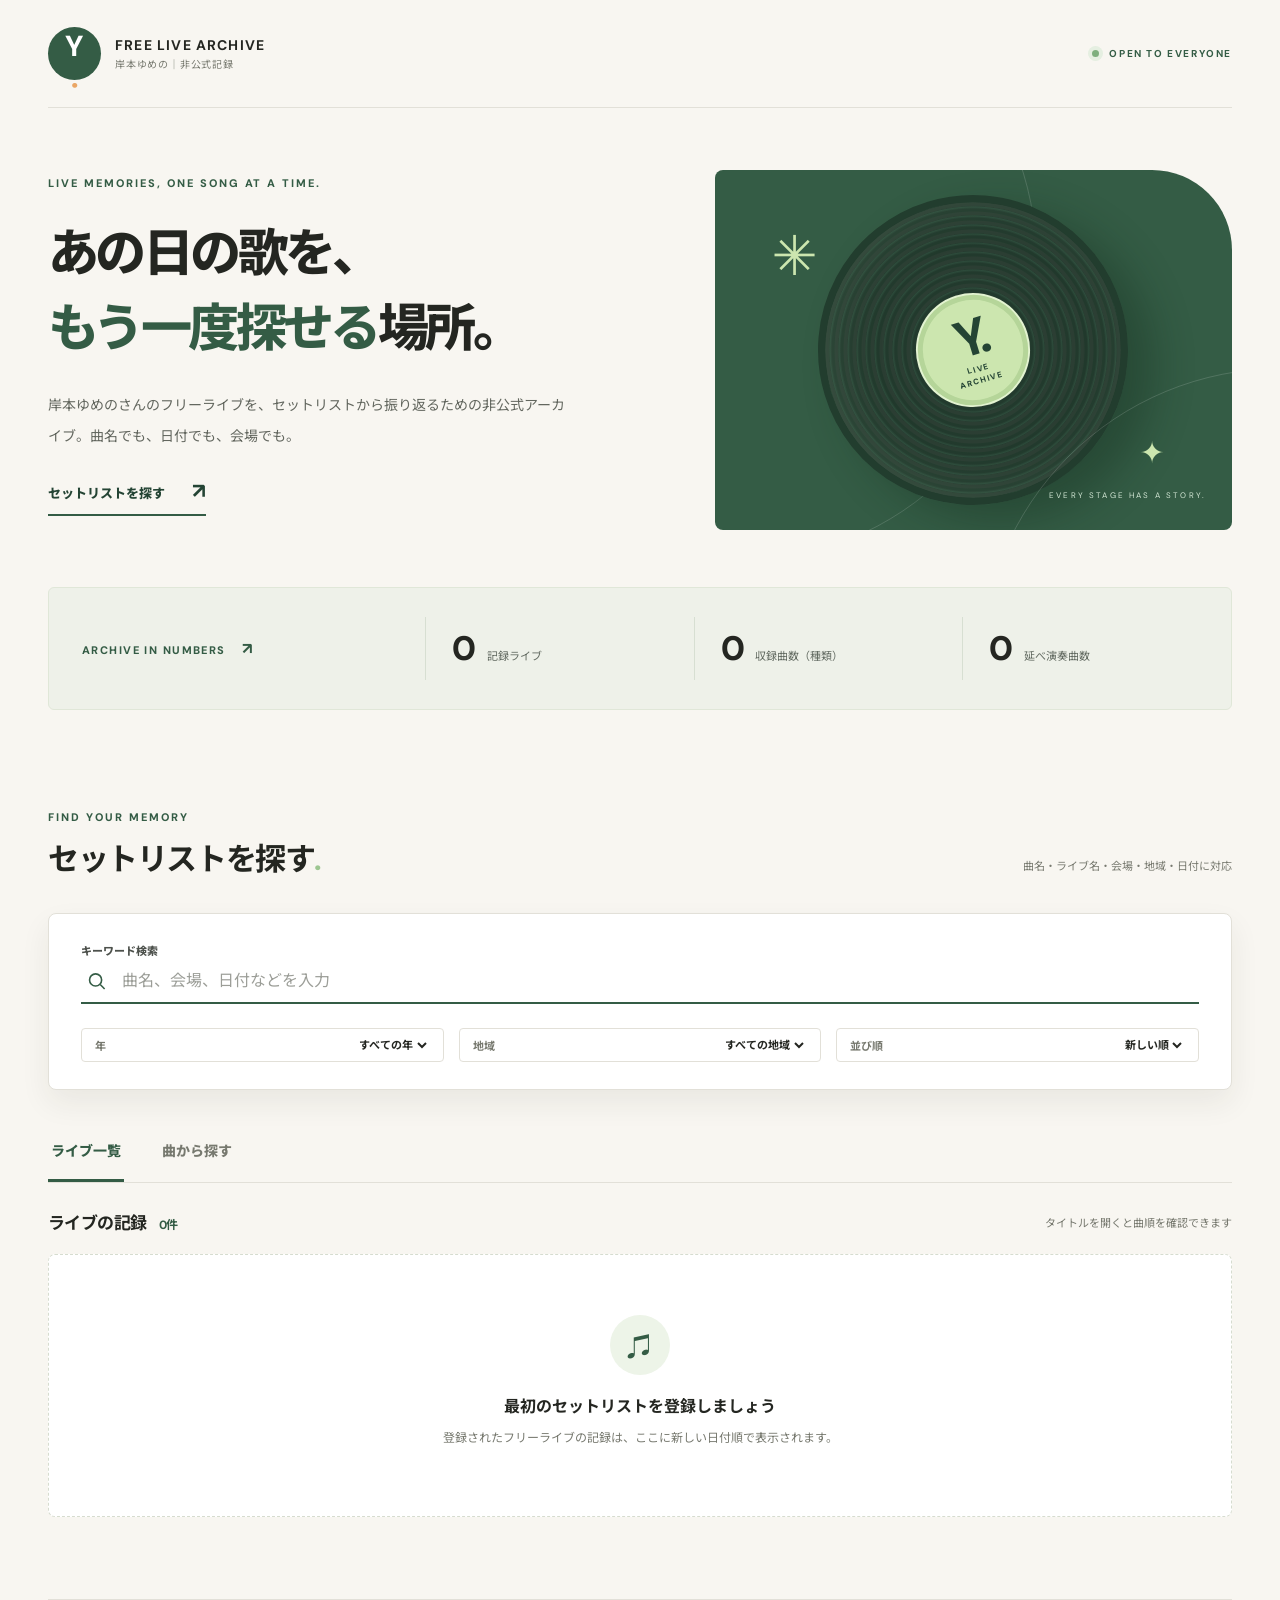
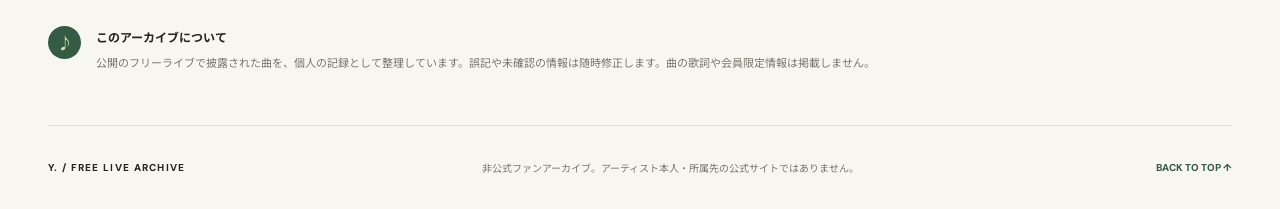
==== index.html @ 4bf59efd "Add files via upload" ====
<!doctype html>
<html lang="ja">
<head>
  <meta charset="utf-8">
  <meta name="viewport" content="width=device-width, initial-scale=1">
  <meta name="theme-color" content="#f8f6f1">
  <meta name="description" content="岸本ゆめのさんのフリーライブを記録する非公式セットリストアーカイブ。曲名・日付・会場・地域から探せます。">
  <title>フリーライブ セトリ・アーカイブ | 岸本ゆめの</title>
  <link rel="stylesheet" href="./style.css">
  <script src="./data.js" defer></script>
  <script src="./app.js" defer></script>
</head>
<body>
  <a class="skip-link" href="#main">本文へスキップ</a>
  <div class="site-shell">
    <header class="site-header">
      <a href="./" class="brand" aria-label="トップへ戻る">
        <span class="brand-mark">Y<span>·</span></span>
        <span class="brand-name"><strong>FREE LIVE ARCHIVE</strong><small>岸本ゆめの｜非公式記録</small></span>
      </a>
      <span class="header-note"><span class="live-dot"></span> OPEN TO EVERYONE</span>
    </header>

    <main id="main">
      <section class="hero" aria-labelledby="hero-title">
        <div class="hero-copy">
          <p class="eyebrow">LIVE MEMORIES, ONE SONG AT A TIME.</p>
          <h1 id="hero-title">あの日の歌を、<br><em>もう一度探せる</em>場所。</h1>
          <p class="hero-description">岸本ゆめのさんのフリーライブを、セットリストから振り返るための非公式アーカイブ。曲名でも、日付でも、会場でも。</p>
          <a class="hero-cta" href="#search-section">セットリストを探す <span aria-hidden="true">↗</span></a>
        </div>
        <div class="hero-visual" aria-hidden="true">
          <div class="vinyl"><div class="vinyl-center"><span>Y.</span><small>LIVE<br>ARCHIVE</small></div></div>
          <span class="hero-spark hero-spark-one">✳</span>
          <span class="hero-spark hero-spark-two">✦</span>
          <p class="hero-side-note">EVERY STAGE HAS A STORY.</p>
        </div>
      </section>

      <section class="overview" aria-label="登録状況">
        <div class="overview-label">ARCHIVE IN NUMBERS <span>↗</span></div>
        <div class="metric"><strong id="metric-events">0</strong><span>記録ライブ</span></div>
        <div class="metric"><strong id="metric-songs">0</strong><span>収録曲数（種類）</span></div>
        <div class="metric"><strong id="metric-plays">0</strong><span>延べ演奏曲数</span></div>
      </section>

      <section id="search-section" class="archive-section" aria-labelledby="archive-title">
        <div class="section-head"><div><p class="eyebrow section-eyebrow">FIND YOUR MEMORY</p><h2 id="archive-title">セットリストを探す<span class="heading-period">.</span></h2></div><p>曲名・ライブ名・会場・地域・日付に対応</p></div>
        <div class="search-panel">
          <label class="search-label" for="search-input">キーワード検索</label>
          <div class="search-field"><svg viewBox="0 0 24 24" width="22" height="22" fill="none" stroke="currentColor" stroke-width="1.8" aria-hidden="true"><circle cx="10.8" cy="10.8" r="6.8"/><path d="m16 16 5 5"/></svg><input id="search-input" type="search" placeholder="曲名、会場、日付などを入力" autocomplete="off"><button type="button" class="clear-search" id="clear-search" aria-label="検索語を消去" hidden>×</button></div>
          <div class="search-controls"><label>年<select id="year-filter"><option value="">すべての年</option></select></label><label>地域<select id="area-filter"><option value="">すべての地域</option></select></label><label>並び順<select id="sort-filter"><option value="new">新しい順</option><option value="old">古い順</option></select></label></div>
        </div>
        <div class="tab-list" role="tablist" aria-label="探し方"><button class="tab active" id="tab-events" type="button" role="tab" aria-selected="true" aria-controls="events-panel">ライブ一覧</button><button class="tab" id="tab-songs" type="button" role="tab" aria-selected="false" aria-controls="songs-panel">曲から探す</button></div>
        <section id="events-panel" role="tabpanel" aria-labelledby="tab-events"><div class="results-head"><h3>ライブの記録 <span id="event-count">0件</span></h3><p>タイトルを開くと曲順を確認できます</p></div><div id="event-list" class="event-list" aria-live="polite"></div></section>
        <section id="songs-panel" role="tabpanel" aria-labelledby="tab-songs" hidden><div class="results-head"><h3>楽曲インデックス <span id="song-count">0曲</span></h3><p>曲を選ぶと演奏されたライブを検索できます</p></div><div id="song-list" class="song-list" aria-live="polite"></div></section>
      </section>

      <section class="footnote"><span class="footnote-icon">♪</span><div><strong>このアーカイブについて</strong><p>公開のフリーライブで披露された曲を、個人の記録として整理しています。誤記や未確認の情報は随時修正します。曲の歌詞や会員限定情報は掲載しません。</p></div></section>
    </main>

    <footer class="site-footer"><span>Y. / FREE LIVE ARCHIVE</span><p>非公式ファンアーカイブ。アーティスト本人・所属先の公式サイトではありません。</p><a href="#main">BACK TO TOP ↑</a></footer>
  </div>
</body>
</html>
---- style.css ----
@import url('https://fonts.googleapis.com/css2?family=DM+Sans:wght@400;500;600;700;800&family=Noto+Sans+JP:wght@400;500;600;700;800&display=swap');
:root{--paper:#f8f6f1;--ink:#242621;--muted:#77796f;--green:#345c45;--green-dark:#244434;--lime:#cce6af;--line:#e2e0d8;--white:#fff;--orange:#eaa665;--shadow:0 13px 30px rgba(36,38,33,.07)}
*{box-sizing:border-box}html{scroll-behavior:smooth}body{margin:0;background:var(--paper);color:var(--ink);font-family:'DM Sans','Noto Sans JP',system-ui,sans-serif;-webkit-font-smoothing:antialiased}button,input,select{font:inherit}button{cursor:pointer}a{color:inherit}button:focus-visible,a:focus-visible,input:focus-visible,select:focus-visible,summary:focus-visible{outline:3px solid #df963f;outline-offset:3px}::selection{background:#cce6af} .site-shell{max-width:1300px;margin:auto;padding:0 48px}.skip-link{position:absolute;top:-100px;left:20px;background:white;padding:10px;z-index:9}.skip-link:focus{top:10px}
.site-header{display:flex;align-items:center;justify-content:space-between;min-height:108px;border-bottom:1px solid var(--line)}.brand{display:flex;gap:14px;align-items:center;text-decoration:none}.brand-mark{background:var(--green);color:white;border-radius:50%;display:grid;place-items:center;width:53px;height:53px;font-size:29px;font-weight:800;letter-spacing:-4px;padding-right:5px}.brand-mark span{color:var(--orange);font-size:30px}.brand-name{display:flex;flex-direction:column;gap:2px}.brand-name strong{font-size:14px;letter-spacing:.085em}.brand-name small{font-size:10px;color:var(--muted);letter-spacing:.08em}.header-note{font-weight:700;letter-spacing:.16em;font-size:10px;color:var(--green);display:flex;align-items:center;gap:10px}.live-dot{display:inline-block;width:7px;height:7px;border-radius:50%;background:#7eaf7d;box-shadow:0 0 0 4px #e5efe1}
.hero{display:grid;grid-template-columns:1.1fr .9fr;align-items:stretch;min-height:477px;padding:62px 0 57px;gap:34px}.hero-copy{display:flex;flex-direction:column;justify-content:center;padding:0 0 8px}.eyebrow{font-size:11px;font-weight:800;color:var(--green);letter-spacing:.18em;margin:0 0 27px}.hero h1{font-size:clamp(35px,4vw,56px);line-height:1.45;letter-spacing:-.07em;margin:0;font-weight:800}.hero h1 em{color:var(--green);font-style:normal}.hero-description{max-width:520px;color:#62665e;font-size:14px;line-height:2.2;margin:24px 0 25px}.hero-cta{align-self:flex-start;text-decoration:none;color:var(--green-dark);font-size:13px;font-weight:800;border-bottom:2px solid var(--green);padding-bottom:9px}.hero-cta span{font-size:21px;margin-left:24px}.hero-visual{position:relative;overflow:hidden;background:var(--green);border-radius:8px 80px 8px 8px;min-height:360px;display:flex;align-items:center;justify-content:center}.hero-visual:before,.hero-visual:after{content:"";position:absolute;border:1px solid #ffffff25;border-radius:50%;height:600px;width:600px}.hero-visual:before{left:-280px;top:-210px}.hero-visual:after{right:-350px;bottom:-440px}.vinyl{height:min(27vw,310px);width:min(27vw,310px);max-height:310px;max-width:310px;border-radius:50%;background:repeating-radial-gradient(circle at center,#2b3e33 0,#2b3e33 3px,#223a2d 4px,#223a2d 6px,#2d4b3b 8px,#263c30 9px);border:7px solid #223d2e;box-shadow:20px 23px 40px #10271955,inset 10px 0 45px #71987b3b;display:grid;place-items:center;transform:rotate(-17deg)}.vinyl-center{width:37%;height:37%;display:flex;align-items:center;justify-content:center;flex-direction:column;background:var(--lime);border-radius:50%;color:var(--green-dark);box-shadow:0 0 0 2px #e2f3d0;border:5px solid #b5d599}.vinyl-center span{font-size:51px;line-height:1;font-weight:800;letter-spacing:-.1em}.vinyl-center small{letter-spacing:.16em;font-size:8px;text-align:center;font-weight:800;line-height:1.5}.hero-spark{position:absolute;color:var(--lime)}.hero-spark-one{font-size:55px;left:11%;top:14%}.hero-spark-two{font-size:30px;right:13%;bottom:16%}.hero-side-note{position:absolute;color:#d2e6d4;text-transform:uppercase;bottom:22px;right:26px;font-size:8px;letter-spacing:.27em}
.overview{background:#eef1e9;border:1px solid #e0e7d8;border-radius:6px;display:grid;grid-template-columns:1.4fr repeat(3,1fr);align-items:center;min-height:123px;margin-bottom:100px}.overview-label{font-size:11px;letter-spacing:.13em;font-weight:800;color:var(--green);padding-left:33px}.overview-label span{font-size:16px;margin-left:12px}.metric{border-left:1px solid #d7dfd2;padding:9px 26px;display:flex;align-items:baseline;gap:12px}.metric strong{font-weight:800;font-size:34px;letter-spacing:-.04em;font-variant-numeric:tabular-nums}.metric span{color:#626a61;font-size:11px}
.archive-section{padding-bottom:82px;scroll-margin-top:30px}.section-head{display:flex;justify-content:space-between;align-items:flex-end;margin-bottom:33px;gap:20px}.section-eyebrow{margin-bottom:10px}.section-head h2{font-size:31px;margin:0;letter-spacing:-.045em}.heading-period{color:#9dc691}.section-head>p{color:var(--muted);font-size:11px;margin:0 0 7px}.search-panel{background:white;border:1px solid var(--line);padding:28px 32px 27px;box-shadow:var(--shadow);border-radius:8px}.search-label{font-size:11px;font-weight:800;color:#4d514c;display:block;margin-bottom:11px}.search-field{display:flex;align-items:center;gap:13px;border-bottom:2px solid var(--green);padding:0 5px 10px;color:var(--green)}.search-field input{width:100%;min-width:0;border:0;outline:none;font-size:16px;color:var(--ink);background:transparent}.search-field input::placeholder{color:#9c9e98}.clear-search{border:0;background:#f1f3ef;color:#565e55;width:28px;height:28px;border-radius:50%;font-size:18px;flex:none}.search-controls{display:flex;gap:15px;margin-top:24px}.search-controls label{display:flex;flex:1;align-items:center;justify-content:space-between;gap:8px;border:1px solid var(--line);padding:8px 13px;border-radius:4px;font-size:11px;color:var(--muted);font-weight:700}.search-controls select{border:0;background:transparent;min-width:0;max-width:100%;color:var(--ink);font-weight:700;cursor:pointer;outline:none}
.tab-list{display:flex;gap:35px;margin-top:50px;border-bottom:1px solid var(--line)}.tab{background:transparent;border:0;border-bottom:3px solid transparent;color:var(--muted);font-size:14px;font-weight:800;padding:0 3px 19px}.tab.active{border-bottom-color:var(--green);color:var(--green)}.results-head{display:flex;align-items:center;justify-content:space-between;gap:20px;margin:26px 0 20px}.results-head h3{font-size:17px;margin:0;letter-spacing:-.035em}.results-head h3 span{color:var(--green);font-size:12px;padding-left:9px}.results-head p{font-size:11px;margin:0;color:var(--muted)}.event-list{display:grid;gap:14px}.event-card{background:white;border:1px solid var(--line);border-radius:7px;overflow:hidden}.event-card[open]{border-color:#c5d8bf;box-shadow:var(--shadow)}.event-card>summary{list-style:none;cursor:pointer;padding:22px 25px;display:flex;align-items:center;gap:24px}.event-card>summary::-webkit-details-marker{display:none}.event-date{display:flex;flex-direction:column;border-right:1px solid var(--line);padding-right:23px;min-width:100px;color:var(--green)}.event-date .year{font-size:12px;font-weight:700}.event-date .monthday{font-size:28px;font-weight:800;letter-spacing:-.08em;line-height:1.1}.event-main{flex:1;min-width:0}.event-category{display:block;color:#668e68;font-size:9px;font-weight:800;letter-spacing:.12em;margin-bottom:7px}.event-title{font-size:16px;font-weight:800;margin:0 0 7px;line-height:1.5}.event-subtitle{font-size:11px;color:var(--muted);margin:0}.event-meta{display:flex;align-items:center;gap:20px;white-space:nowrap}.song-badge{font-size:12px;font-weight:800;color:var(--green);background:#edf4e9;padding:8px 11px;border-radius:99px}.event-chevron{font-size:22px;color:var(--green);transition:transform .2s}.event-card[open] .event-chevron{transform:rotate(180deg)}.event-detail{border-top:1px solid var(--line);padding:25px 30px 28px 149px}.detail-heading{font-size:11px;color:var(--green);font-weight:800;letter-spacing:.14em;margin:0 0 15px}.tracks{list-style:none;margin:0;padding:0;counter-reset:tracks;display:grid;gap:0}.tracks li{display:flex;gap:17px;padding:11px 0;border-bottom:1px dashed #eaeae4;line-height:1.6;font-size:14px;font-weight:700}.track-number{font-size:11px;color:#8a9e88;font-weight:800;min-width:24px;padding-top:4px}.tracks button{padding:0;border:0;background:none;text-align:left;font-weight:700;color:var(--ink);border-bottom:1px solid transparent}.tracks button:hover{border-color:var(--green);color:var(--green)}.event-notes{font-size:12px;line-height:1.8;color:var(--muted);white-space:pre-line}.detail-actions{display:flex;gap:15px;align-items:center;flex-wrap:wrap;margin-top:20px}.link-button{border:1px solid #d7e0d1;border-radius:4px;background:#f4f7f1;padding:9px 13px;color:var(--green);font-size:11px;font-weight:800}.source-link{font-weight:800;font-size:11px;color:var(--green)}.empty-state{padding:60px 25px 66px;text-align:center;background:#fff;border:1px dashed #d6dccf;border-radius:7px}.empty-icon{display:inline-grid;place-items:center;width:60px;height:60px;border-radius:50%;background:#edf4e8;color:var(--green);font-size:26px}.empty-state h4{font-size:16px;margin:18px 0 10px}.empty-state p{font-size:12px;line-height:1.9;color:var(--muted);margin:0}.song-list{display:grid;grid-template-columns:repeat(2,minmax(0,1fr));gap:12px}.song-item{display:flex;justify-content:space-between;gap:8px;align-items:center;background:white;border:1px solid var(--line);padding:16px 19px;border-radius:5px;text-align:left}.song-item:hover{border-color:#9fc59e}.song-name{font-size:13px;font-weight:700}.song-hits{font-size:11px;color:var(--muted);white-space:nowrap}.song-arrow{color:var(--green);font-size:16px}
.footnote{border-top:1px solid var(--line);padding:26px 0 45px;display:flex;gap:15px}.footnote-icon{background:var(--green);color:var(--lime);width:33px;height:33px;border-radius:50%;display:grid;place-items:center;flex:none}.footnote strong{font-size:12px}.footnote p{max-width:800px;font-size:11px;line-height:1.9;color:var(--muted);margin:6px 0}.site-footer{border-top:1px solid var(--line);display:flex;gap:20px;align-items:center;justify-content:space-between;min-height:84px}.site-footer span{font-size:10px;letter-spacing:.13em;font-weight:800}.site-footer p{font-size:10px;color:var(--muted)}.site-footer a{font-size:10px;font-weight:800;color:var(--green);text-decoration:none}
@media(max-width:900px){.site-shell{padding:0 24px}.hero{grid-template-columns:1fr 0.8fr;gap:15px;min-height:400px}.hero h1{font-size:36px}.hero-visual{min-height:315px}.vinyl{width:230px;height:230px}.overview{grid-template-columns:1fr repeat(3,1fr)}.overview-label{padding-left:16px;font-size:9px}.metric{padding:10px 12px;display:flex;flex-direction:column;gap:0}.event-detail{padding-left:40px}}
@media(max-width:660px){.site-shell{padding:0 18px}.site-header{min-height:80px}.brand-mark{height:43px;width:43px;font-size:23px}.brand-name strong{font-size:11px}.brand-name small{font-size:9px}.header-note{display:none}.hero{grid-template-columns:1fr;padding:39px 0 24px;gap:31px}.hero h1{font-size:clamp(29px,8.8vw,41px)}.hero-description{font-size:13px;margin:15px 0 23px}.eyebrow{font-size:9px;margin-bottom:15px}.hero-visual{min-height:224px;max-height:224px;border-radius:7px 55px 7px 7px}.vinyl{height:194px;width:194px}.vinyl-center span{font-size:34px}.vinyl-center small{font-size:6px}.hero-spark-one{font-size:32px}.hero-side-note{font-size:6px}.overview{margin-bottom:66px;grid-template-columns:repeat(3,1fr);min-height:99px}.overview-label{display:none}.metric{padding:12px 5px 12px 12px}.metric:first-of-type{border-left:0}.metric strong{font-size:26px}.metric span{font-size:9px;line-height:1.4}.section-head{display:block;margin-bottom:22px}.section-head h2{font-size:25px}.section-head>p{font-size:10px;margin-top:9px}.search-panel{padding:20px 17px 19px}.search-field input{font-size:14px}.search-controls{gap:7px;flex-wrap:wrap}.search-controls label{padding:9px;flex:1 1 calc(50% - 7px);min-width:0;font-size:10px}.search-controls label:last-child{flex-basis:100%}.tab-list{margin-top:35px;gap:21px}.tab{font-size:13px;padding-bottom:14px}.results-head{display:block}.results-head p{margin-top:8px;font-size:10px}.event-card>summary{padding:17px 14px;gap:12px}.event-date{min-width:66px;padding-right:10px}.event-date .year{font-size:10px}.event-date .monthday{font-size:20px}.event-main{min-width:0}.event-title{font-size:13px;overflow-wrap:anywhere}.event-category{font-size:8px}.event-subtitle{font-size:10px}.event-meta{gap:7px}.song-badge{font-size:9px;padding:7px}.event-chevron{font-size:16px}.event-detail{padding:19px 16px}.song-list{grid-template-columns:1fr}.site-footer{align-items:flex-start;flex-direction:column;justify-content:center;gap:10px;padding:20px 0}.site-footer p{margin:0}.footnote{padding-bottom:25px}}
@media(prefers-reduced-motion:reduce){html{scroll-behavior:auto}*,*:before,*:after{transition:none!important}}
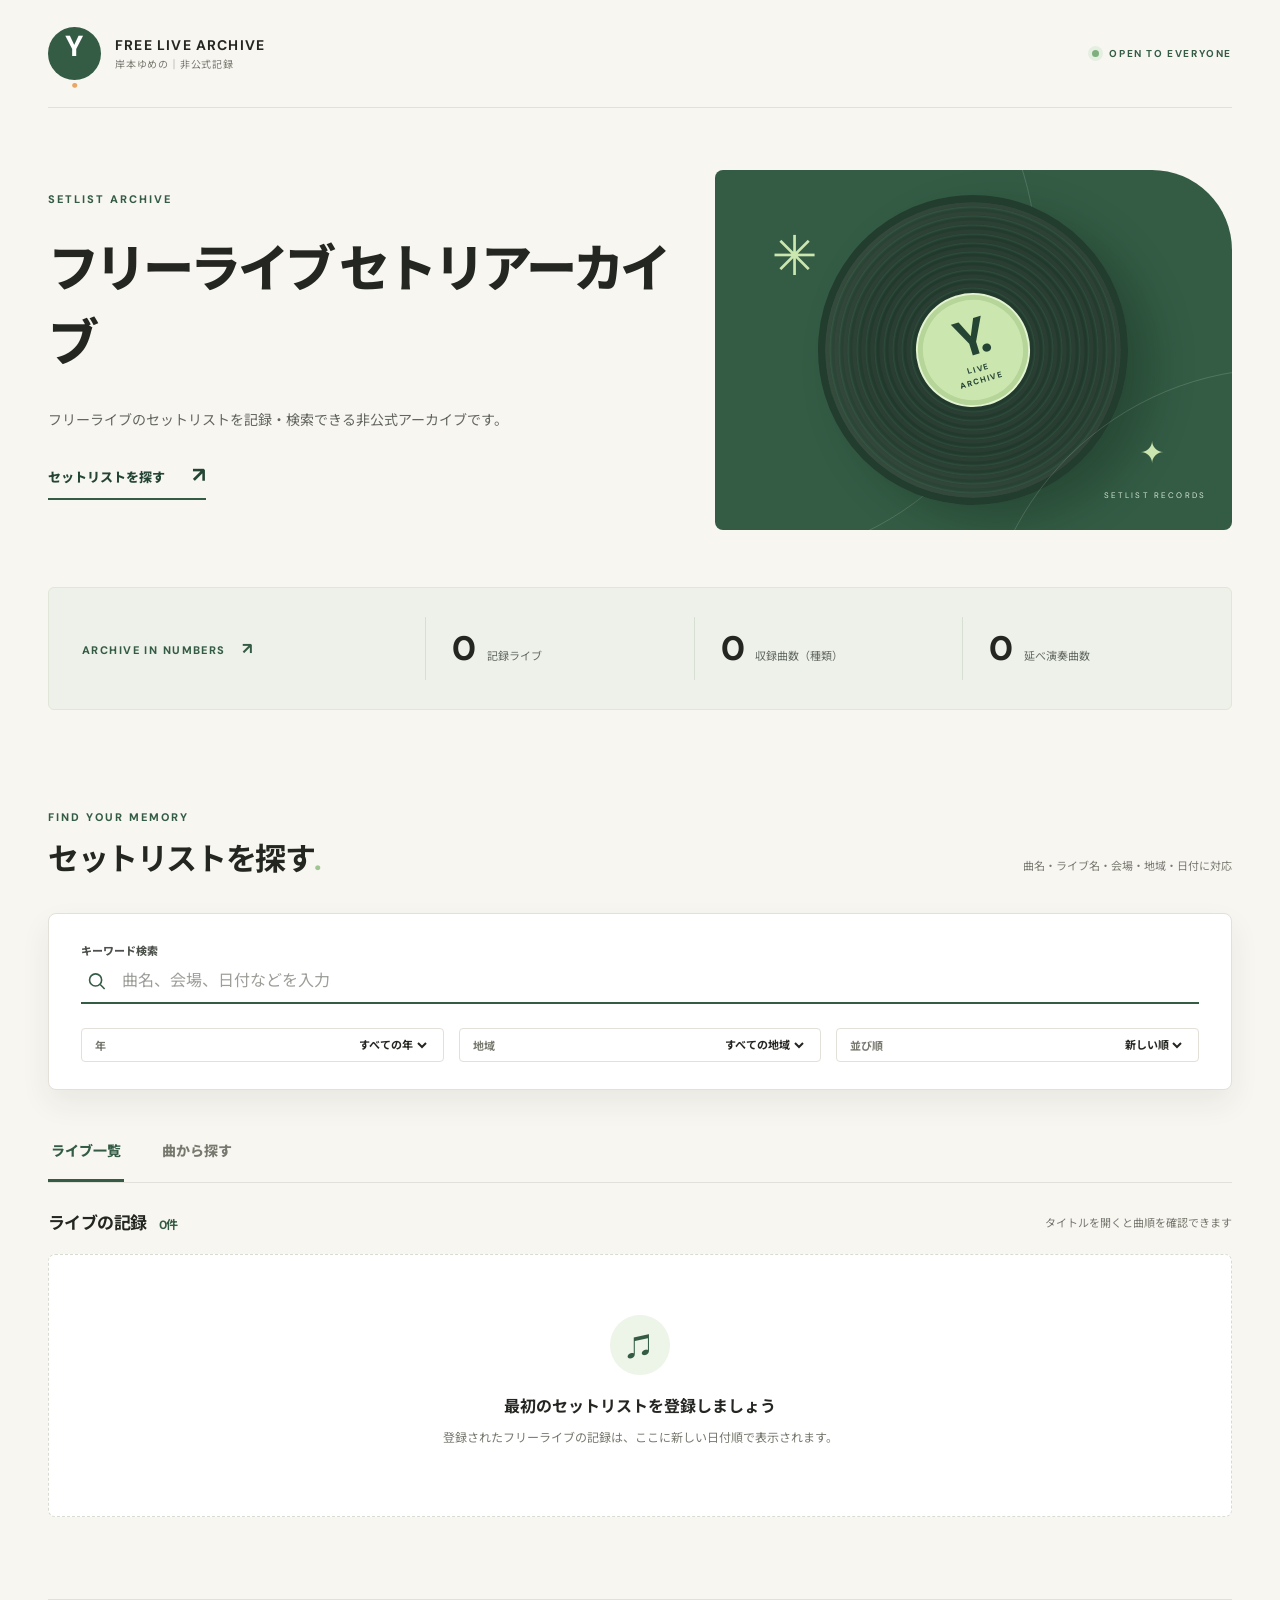
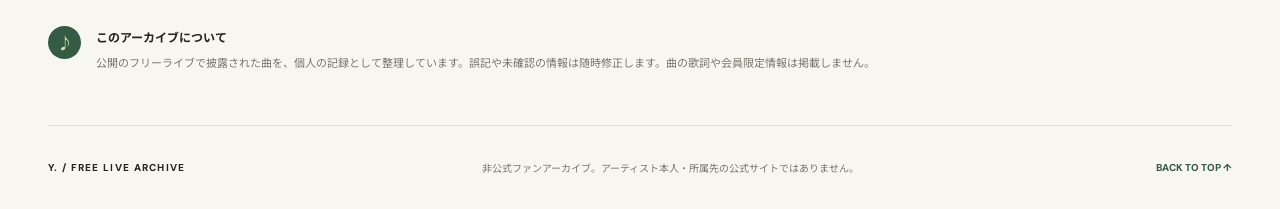
==== commit 3ba37315: "Update index.html" ====
--- a/index.html
+++ b/index.html
@@ -24,16 +24,16 @@
     <main id="main">
       <section class="hero" aria-labelledby="hero-title">
         <div class="hero-copy">
-          <p class="eyebrow">LIVE MEMORIES, ONE SONG AT A TIME.</p>
-          <h1 id="hero-title">あの日の歌を、<br><em>もう一度探せる</em>場所。</h1>
-          <p class="hero-description">岸本ゆめのさんのフリーライブを、セットリストから振り返るための非公式アーカイブ。曲名でも、日付でも、会場でも。</p>
+          <p class="eyebrow">SETLIST ARCHIVE</p>
+          <h1 id="hero-title">フリーライブ セトリアーカイブ</h1>
+          <p class="hero-description">フリーライブのセットリストを記録・検索できる非公式アーカイブです。</p>
           <a class="hero-cta" href="#search-section">セットリストを探す <span aria-hidden="true">↗</span></a>
         </div>
         <div class="hero-visual" aria-hidden="true">
           <div class="vinyl"><div class="vinyl-center"><span>Y.</span><small>LIVE<br>ARCHIVE</small></div></div>
           <span class="hero-spark hero-spark-one">✳</span>
           <span class="hero-spark hero-spark-two">✦</span>
-          <p class="hero-side-note">EVERY STAGE HAS A STORY.</p>
+          <p class="hero-side-note">SETLIST RECORDS</p>
         </div>
       </section>
 
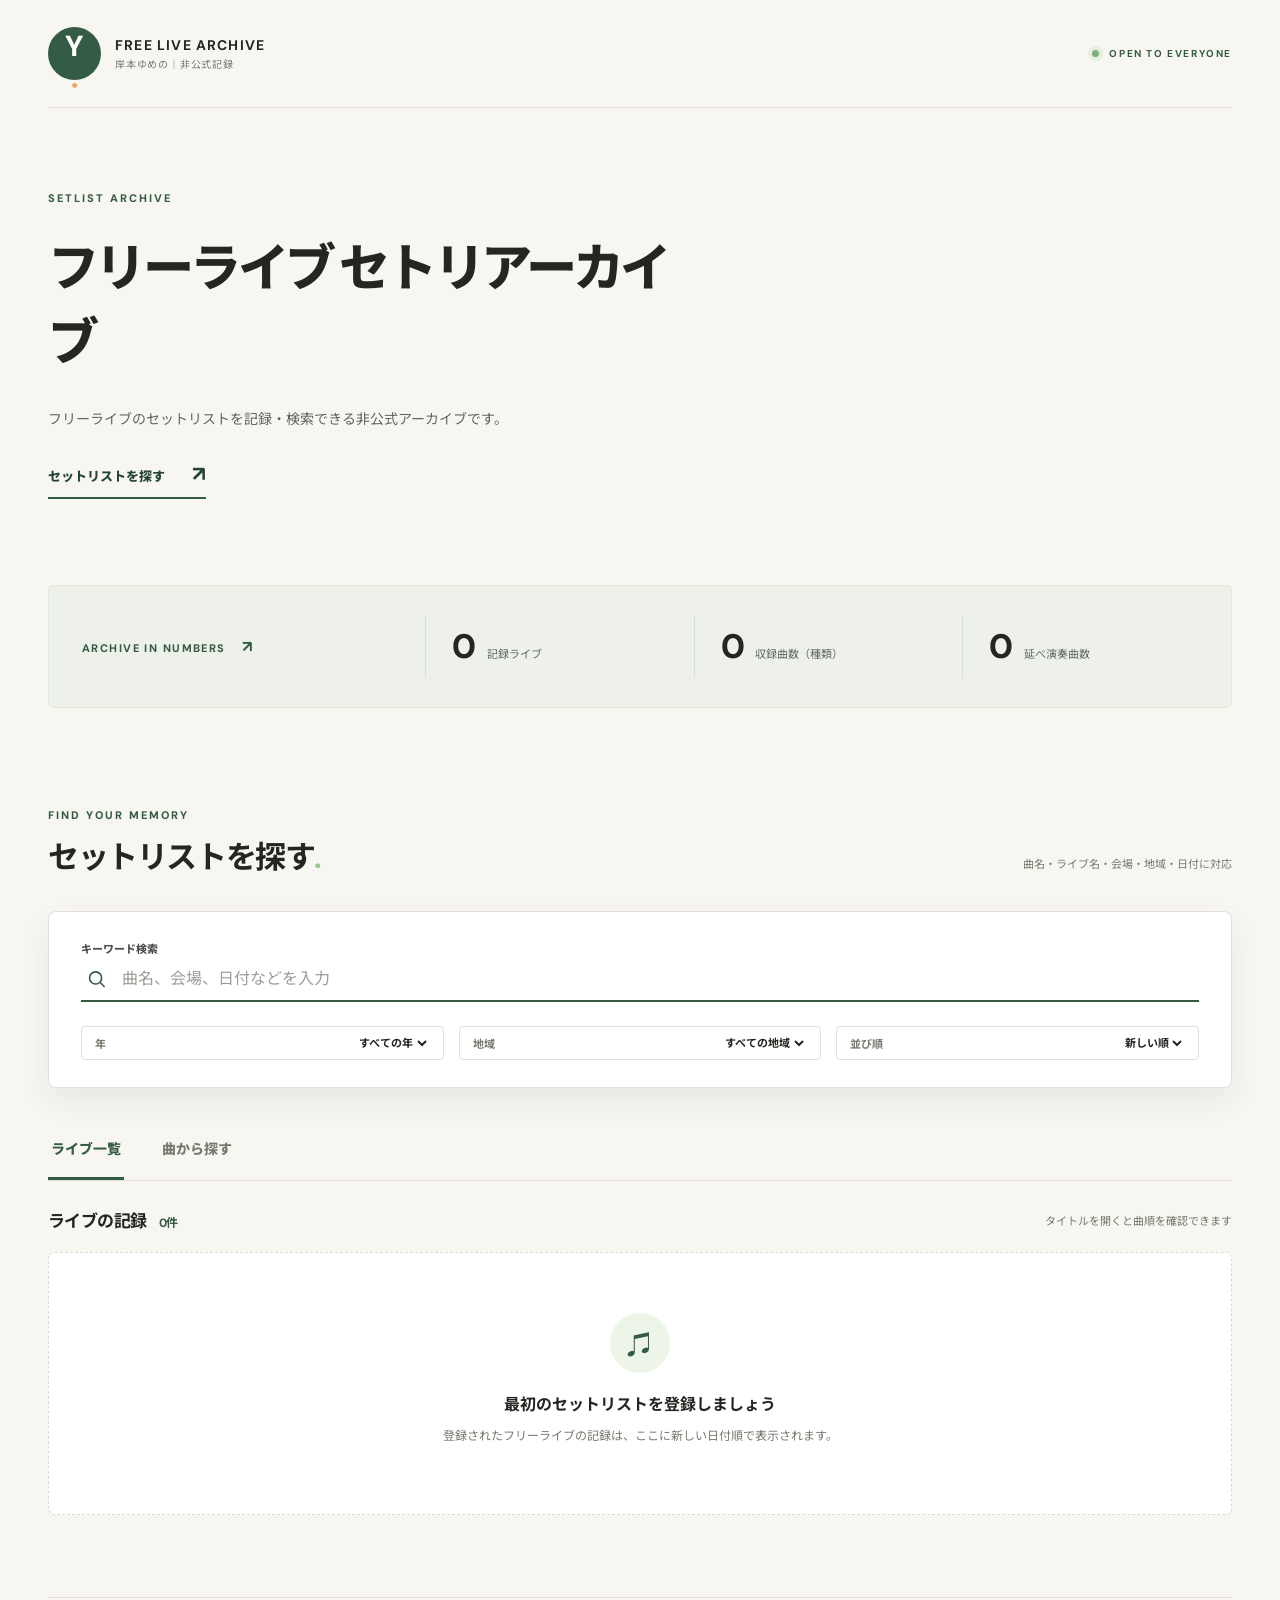
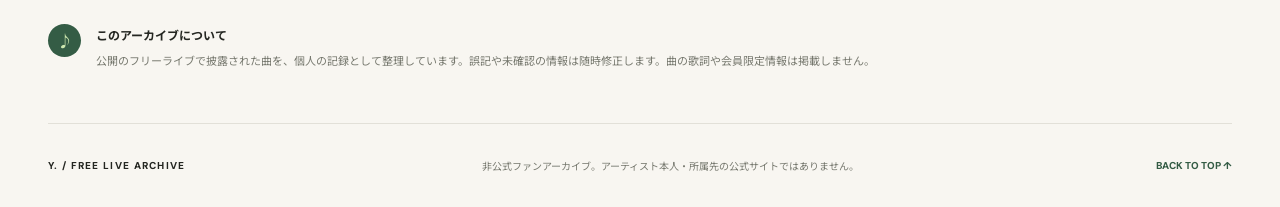
==== commit 2e8d379e: "Update index.html" ====
--- a/index.html
+++ b/index.html
@@ -1,6 +1,7 @@
 <!doctype html>
 <html lang="ja">
 <head>
+  <meta name="robots" content="noindex, nofollow">
   <meta charset="utf-8">
   <meta name="viewport" content="width=device-width, initial-scale=1">
   <meta name="theme-color" content="#f8f6f1">
@@ -28,12 +29,6 @@
           <h1 id="hero-title">フリーライブ セトリアーカイブ</h1>
           <p class="hero-description">フリーライブのセットリストを記録・検索できる非公式アーカイブです。</p>
           <a class="hero-cta" href="#search-section">セットリストを探す <span aria-hidden="true">↗</span></a>
-        </div>
-        <div class="hero-visual" aria-hidden="true">
-          <div class="vinyl"><div class="vinyl-center"><span>Y.</span><small>LIVE<br>ARCHIVE</small></div></div>
-          <span class="hero-spark hero-spark-one">✳</span>
-          <span class="hero-spark hero-spark-two">✦</span>
-          <p class="hero-side-note">SETLIST RECORDS</p>
         </div>
       </section>
 
